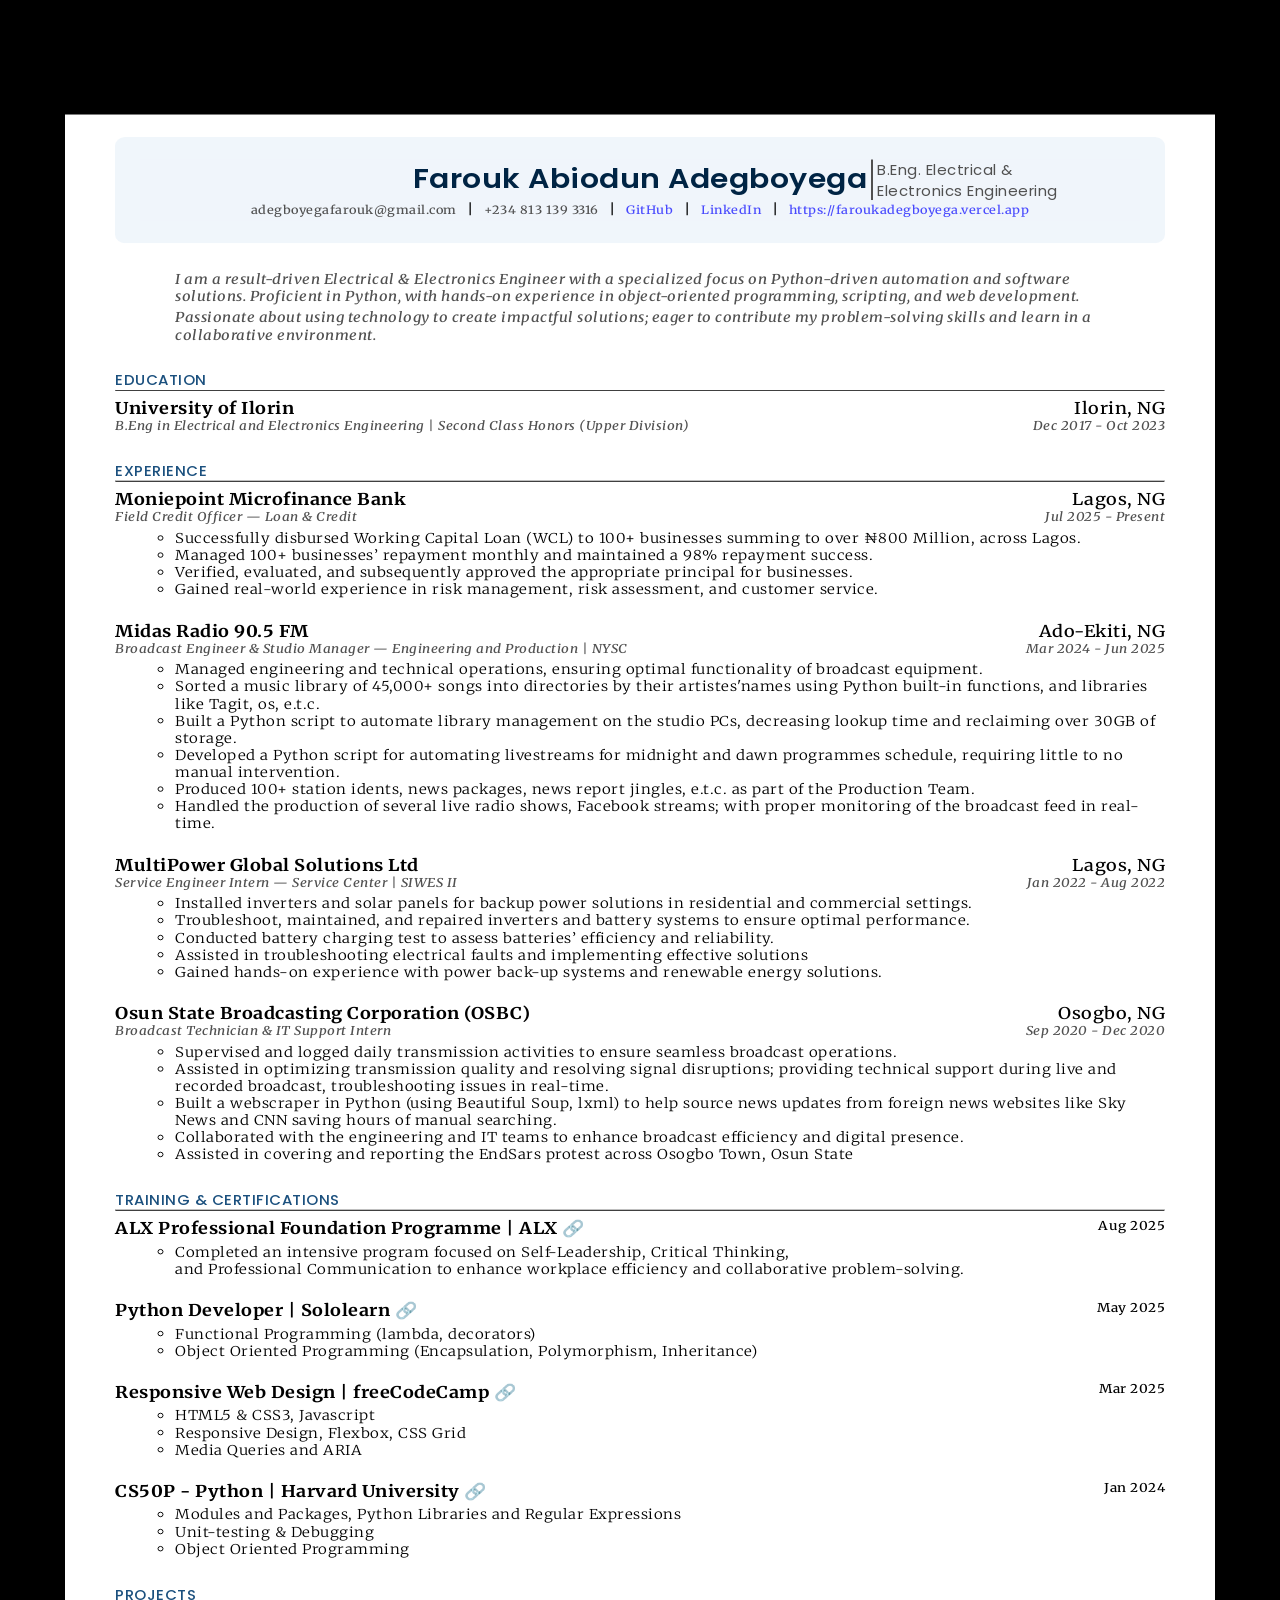
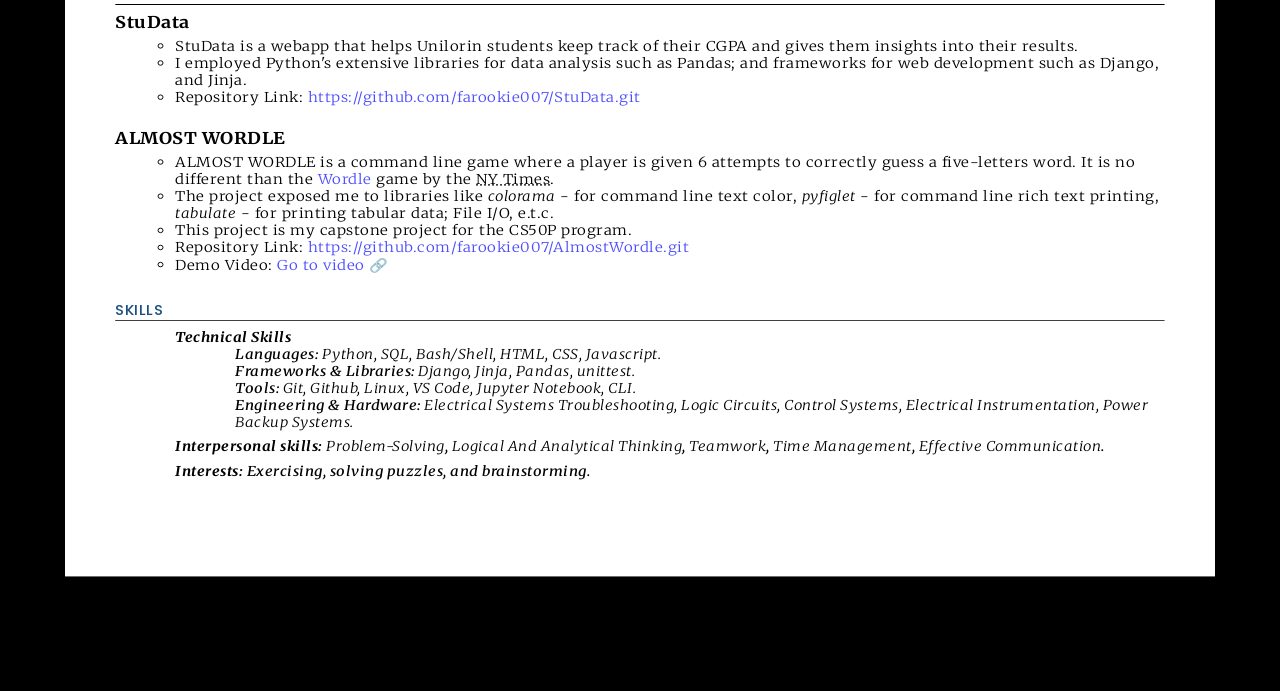
==== index.html @ a94cd0d2 "Update LinkedIn profile url on index.html" ====
<!DOCTYPE html>
<html lang="en">
<head>
    <meta http-equiv="Content-Type" content="text/html; charset=UTF-8">
    <meta name="viewport" content="width=device-width, initial-scale=1.0">
    <link rel="stylesheet" href="./resume.css">
    <title>Farouk Adegboyega - CV</title>
</head>

<body>
    <div id="wrapper">
        <div id="top">
            <div id="bio-name" class="title name txt-center x-big">
                Farouk Abiodun Adegboyega
                <div class="job-title">
                    B.Eng. Electrical &amp;<br>Electronics Engineering
                </div>
            </div>
            <ul id="contacts" class="x-small">
                <li>adegboyegafarouk@gmail.com</li>
                <li>|</li>
                <li>+234 813 139 3316</li>
                <li>|</li>
                <li><a href="https://github.com/farookie007" target="_blank" rel="noopener noreferrer">GitHub</a></li>
                <li>|</li>
                <li><a href="https://www.linkedin.com/in/faroukadegboyega" target="_blank" rel="noopener noreferrer">LinkedIn</a></li>
                <li>|</li>
                <li><a href="https://faroukadegboyega.vercel.app/">https://faroukadegboyega.vercel.app</a></li>
            </ul>
        </div>




        <div id="education" class="section">
            <div class="container">
                <div class="italics grey" id="pf-bio">
                    <p>
I am a result-driven Electrical & Electronics Engineer with a specialized focus on Python-driven automation and software solutions. Proficient in Python, with hands-on experience in object-oriented programming, scripting, and web development.
                    </p>
                    <p>
                        Passionate about using technology to create impactful solutions; eager to contribute my problem-solving skills and learn in a collaborative environment.
                    </p>
                </div>
            </div>

        </div>



        <div id="education" class="section">
            <div class="title uppercase">Education</div>
            <hr>
            <div class="container">
                <div class="flex space-btw big">
                    <div class="x-bold">University of Ilorin</div>
                    <div class="bold">Ilorin, NG</div>
                </div>
                <div class="flex space-btw italics small grey">
                    <div>B.Eng in Electrical and Electronics Engineering | Second Class Honors (Upper Division)</div>
                    <div>Dec 2017 - Oct 2023</div>
                </div>

            </div>

        </div>
        <div id="experience" class="section">
            <div class="title uppercase">Experience</div>
            <hr>


            <div class="container">
                <div class="flex space-btw big">
                    <div class="x-bold">Moniepoint Microfinance Bank</div>
                    <div class="bold">Lagos, NG</div>
                </div>
                <div class="flex space-btw italics small grey">
                    <div>Field Credit Officer — Loan & Credit</div>
                    <div>Jul 2025 - Present</div>
                </div>
                <ul class="indent light">

                    <li>Successfully disbursed Working Capital Loan (WCL) to 100+ businesses summing to over ₦800 Million, across Lagos.</li>
                    <li>Managed 100+ businesses’ repayment monthly and maintained a 98% repayment success.
</li>
                    <li>Verified, evaluated, and subsequently approved the appropriate principal for businesses.</li>
                    <li>Gained real-world experience in risk management, risk assessment, and customer service. 
</li>
                </ul>
            </div>

            <div class="container">
                <div class="flex space-btw big">
                    <div class="x-bold">Midas Radio 90.5 FM</div>
                    <div class="bold">Ado-Ekiti, NG</div>
                </div>
                <div class="flex space-btw italics small grey">
                    <div>Broadcast Engineer &amp; Studio Manager — Engineering and Production | NYSC</div>
                    <div>Mar 2024 - Jun 2025</div>
                </div>
                <ul class="indent light">

                    <li>Managed engineering and technical operations, ensuring optimal functionality of broadcast equipment.</li>
                    <li>Sorted a music library of 45,000+ songs into directories by their artistes'names using Python built-in functions, and libraries like Tagit, os, e.t.c.</li>
                    <li>Built a Python script to automate library management on the studio PCs, decreasing lookup time and reclaiming over 30GB of storage.</li>
                    <li>Developed a Python script for automating livestreams for midnight and dawn programmes schedule, requiring little to no manual intervention.</li>
                    <li>Produced 100+ station idents, news packages, news report jingles, e.t.c. as part of the Production Team.</li>
                    <li>Handled the production of several live radio shows, Facebook streams; with proper monitoring of the broadcast feed in real-time.</li>

                </ul>
            </div>

            <div class="container">
                <div class="flex space-btw big">
                    <div class="x-bold">MultiPower Global Solutions Ltd</div>
                    <div class="bold">Lagos, NG</div>
                </div>
                <div class="flex space-btw italics small grey">
                    <div>Service Engineer Intern — Service Center | SIWES II</div>
                    <div>Jan 2022 - Aug 2022</div>
                </div>
                <ul class="indent light">

                    <li>Installed inverters and solar panels for backup power solutions in residential and commercial settings.</li>
<li>Troubleshoot, maintained, and repaired inverters and battery systems to ensure optimal performance.</li>
<li>Conducted battery charging test to assess batteries’ efficiency and reliability.</li>
<li>Assisted in troubleshooting electrical faults and implementing effective solutions</li>
<li>Gained hands-on experience with power back-up systems and renewable energy solutions.</li>
                </ul>
            </div>

            <div class="container">
                <div class="flex space-btw big">
                    <div class="x-bold">Osun State Broadcasting Corporation (OSBC)</div>
                    <div class="bold">Osogbo, NG</div>
                </div>
                <div class="flex space-btw italics small grey">
                    <div>Broadcast Technician &amp; IT Support Intern</div>
                    <div>Sep 2020 - Dec 2020</div>
                </div>
                <ul class="indent light">

                    <li>Supervised and logged daily transmission activities to ensure seamless broadcast operations.</li>
<li>Assisted in optimizing transmission quality and resolving signal disruptions; providing technical support during live and recorded broadcast, troubleshooting issues in real-time.</li>
<li>Built a webscraper in Python (using Beautiful Soup, lxml) to help source news updates from foreign news websites like Sky News and CNN saving hours of manual searching.</li>
<li>Collaborated with the engineering and IT teams to enhance broadcast efficiency and digital presence.</li>
<li>Assisted in covering and reporting the EndSars protest across Osogbo Town, Osun State</li>
                </ul>
            </div>

        </div>



        <div id="experience" class="section">
            <div class="title uppercase">Training & Certifications</div>
            <hr>

<div class="container">
                <div class="flex space-btw big">
                    <div class="x-bold">ALX Professional Foundation Programme | ALX   <a href="https://drive.google.com/file/d/1xMcPNUbZWKZ4kDth3dZz4weZKhwna_3b/view?usp=drivesdk" target="_blank">🔗</a></div>

                <div class="small">Aug 2025</div>
                </div>
                <div class="flex space-btw italics small grey">
                    <div></div>
                    <div> </div>
                </div>

               <ul class="indent light">
                    <li>Completed an intensive program focused on Self-Leadership, Critical Thinking,<br>and Professional Communication to enhance workplace efficiency and collaborative problem-solving.</li>
                </ul>
            </div>

            <div class="container">
                <div class="flex space-btw big">
                    <div class="x-bold">Python Developer  | Sololearn   <a href="https://www.sololearn.com/certificates/CC-RIOMHGPT" target="_blank">🔗</a></div>

<div class="small">May 2025</div>
                </div>
                <div class="flex space-btw italics small grey">
                    <div> </div>
                    <div> </div>
                </div>
                <ul class="indent light">
                    <li>Functional Programming (lambda, decorators)</li>
                    <li>Object Oriented Programming (Encapsulation, Polymorphism, Inheritance)</li>
                </ul>
            </div>
            <div class="container">
                <div class="flex space-btw big">
                    <div class="x-bold">Responsive Web Design | freeCodeCamp <a href="https://drive.google.com/file/d/1u6CyG3JQtvdtcFtoL5WkPFdaj8gxL1lP/view?usp=drivesdk" target="_blank">🔗</a></div>

<div class="small">Mar 2025</div>
                </div>
                <div class="flex space-btw italics small grey">
                    <div></div>
                    <div> </div>
                </div>
                <ul class="indent light">
                    <li>HTML5 & CSS3, Javascript</li>
                    <li>Responsive Design, Flexbox, CSS Grid</li>
                    <li>Media Queries and ARIA</li>
                </ul>
            </div>

            <div class="container">
                <div class="flex space-btw big">
                    <div class="x-bold">CS50P - Python | Harvard University   <a href="https://certificates.cs50.io/2b8b7feb-5e75-4d9b-98f5-5593d5fef992.pdf?size=letter" target="_blank">🔗</a></div>

<div class="small">Jan 2024</div>
                </div>
                <div class="flex space-btw italics small grey">
                    <div></div>
                    <div></div>
                </div>
                <ul class="indent light">
                    <li>Modules and Packages, Python Libraries and Regular Expressions</li>
                    <li>Unit-testing & Debugging</li>
                    <li>Object Oriented Programming</li>
                </ul>
            </div>

        </div>



        <div id="projects" class="section">
            <div class="title uppercase">Projects</div>
            <hr>


            <div class="container">
                <div class="flex space-btw big">
                    <div class="x-bold">StuData</div>
                    <div class="bold"></div>
                </div>
                <div class="flex space-btw italics small grey">
                    <div></div>
                    <div></div>
                </div>
                <ul class="indent light">

                    <li>StuData is a webapp that helps Unilorin students keep track of their CGPA and gives them
                        insights into their results.</li>
                    <li>I employed Python's extensive libraries for data analysis such as Pandas; and frameworks for web development such as Django, and Jinja.</li>
                    <li>Repository Link: <a target="_blank" href="https://github.com/farookie007/StuData.git">https://github.com/farookie007/StuData.git</a>
                    </li>

                </ul>
            </div>

            <div class="container">
                <div class="flex space-btw big">
                    <div class="x-bold">ALMOST WORDLE</div>
                    <div class="bold"></div>
                </div>
                <div class="flex space-btw italics small grey">
                    <div></div>
                    <div></div>
                </div>
                <ul class="indent light">

                    <li>ALMOST WORDLE is a command line game where a player is given 6 attempts to correctly guess a
                        five-letters word. It is no different than the <a target="_blank"
                            href="https://en.wikipedia.org/wiki/Wordle">Wordle</a> game by the <abbr
                            title="New York Times">NY Times</abbr>.</li>
                    <li>The project exposed me to libraries like <em>colorama</em> - for command line text color,
                        <em>pyfiglet</em> - for command line rich text printing, <em>tabulate</em> - for printing
                        tabular data; File I/O, e.t.c.</li>
                    <li>This project is my capstone project for the CS50P program.</li>
                    <li>Repository Link: <a target="_blank"
                            href="https://github.com/farookie007/AlmostWordle.git">https://github.com/farookie007/AlmostWordle.git</a>
                    </li>
<li>Demo Video: <a target="_blank"
                            href="https://drive.google.com/file/d/19DV7hsmlaQ3L15ZertzGIsBL7eY1LLD9/view?usp=drivesdk">Go to video 🔗</a>
                    </li>

                </ul>
            </div>

        </div>


        <div id="skills" class="section">
            <div class="title">Skills</div>
            <hr>
            <ul class="indent italics">
                <li>
                    <span class="x-bold">Technical Skills</span><br>
<div class="indent"> <span clss="x-bold">Languages:</span>
                    <span class="light">Python, SQL, Bash/Shell, HTML, CSS, Javascript.</span> </div>

<div class="indent"> <span clss="x-bold">Frameworks & Libraries:</span>
                    <span class="light">Django, Jinja, Pandas, unittest.</span> </div>

<div class="indent"> <span clss="x-bold">Tools:</span>
                    <span class="light">Git, Github, Linux, VS Code, Jupyter Notebook, CLI.</span> </div>

<div class="indent"> <span clss="x-bold">Engineering & Hardware:</span>
                    <span class="light">Electrical Systems Troubleshooting, Logic Circuits, Control Systems, Electrical Instrumentation, Power Backup Systems.</span> </div>

                </li>

                <li>
                    <span class="x-bold">Interpersonal skills: </span>


                    <span class="light" title="">Problem-Solving</span>,

                    <span class="light" title="">Logical And Analytical Thinking</span>,

                    <span class="light" title="">Teamwork</span>,

                    <span class="light" title="">Time Management</span>,

                    <span class="light" title="">Effective Communication</span>.

                </li>
                <li>
                    <span class="x-bold">Interests: </span>
                    Exercising, solving puzzles, and brainstorming.
                </li>
            </ul>
        </div>
    </div>


</body>

</html>
---- resume.css ----
@import url('https://fonts.googleapis.com/css2?family=Poppins:ital,wght@0,100;0,300;0,400;0,500;0,700;0,900;1,100;1,300;1,400;1,500;1,700;1,900&display=swap');
@import url('https://fonts.googleapis.com/css2?family=Merriweather:ital,wght@0,100;0,300;0,400;0,500;0,700;0,900;1,100;1,300;1,400;1,500;1,700;1,900&display=swap');


:root {
    --grey: rgb(80, 80, 80);
}

* {
    padding: 0;
    margin: 0;
    box-sizing: border-box;

    /* border: 1px dotted red; */
}

html {
    font-family: "Merriweather", "Poppins", Verdana, Geneva, Tahoma, sans-serif;
    font-size: 15px;
    font-weight: 500;
    letter-spacing: 0.5px;
    transform: scaleY(0.9);
}

body {
    background-color: black;
    margin: auto;
}

#wrapper {
    padding: 50px 50px 100px;
    margin: auto;
    width: 1150px;
    min-height: 100vh;
    background-color: white;
}    

a,
a:visited,
a:active {
    text-decoration: none;
    color: rgba(0, 0, 255, 0.7);
}    

hr {
    border-bottom: 0;
    border-top: 1px solid black;
    margin-top: -1px;
    margin-bottom: 8px;
}    

div.container {
    margin-bottom: 25px;
}

div.container .small > a {
    color: var(--grey);
    /* color: black; */
    /* text-decoration: none; */
}

ul.indent {
    margin-top: 5px;
}

#pf-bio {
    margin: 1rem 4rem;
}

#pf-bio > p {
    margin: 5px 0;
}

#top {
    --border: 25px;
    background-color: rgba(180, 204, 236, 0.2);
    border: var(--border) solid rgba(180, 204, 236, 0.01);
    border-radius: 10px;
    margin-top: calc(-1 * var(--border));
}

#bio-name {
    position: relative;
    font-family: "Poppins";
}

#contacts {
    display: flex;
    margin: auto;
    justify-content: space-evenly;
    width: 80%;
    color: var(--grey);
}    

#contacts :nth-child(even) {
    font-size: 1rem;
    color: black;
}    

#contacts li {
    list-style-type: none;
    line-height: 1.5rem;
}    

#adjustable #wrapper {
    position: relative;
    width: 1512px;
    margin: auto;
    min-height: 100vh;
    padding: 0 25px;
    border: 1px solid transparent;
}    

#skills ul.flex {
    display: flex;
    justify-content: flex-start;
    flex-wrap: wrap;
}    

#skills ul.flex > li {
    margin-right: 30px;
    margin-bottom: 5px;
    list-style-type: none;
}    

#skills ul.flex > li::before {
    content: "•";
    margin-right: 3px;
}    

#skills > ul li {
    list-style-type: none;
    margin-bottom: 8px;
}    

#skills div.gap.flex > div {
    width: 50%;
}

.heading {
    margin: 20px 0 100px;
}    

.job-title {
    position: absolute;
    top: 0;
    /* right: 0; */
    border-left: 2px solid var(--grey);
    color: var(--grey);
    font-weight: 400;
    padding-left: 4px;
    margin-left: 4px;
    font-size: 1rem;
    display: inline-block;
    height: 100%;
    text-align: left;
    font-family: "Poppins";
}

.grey {
    color: var(--grey);
}

.gap {
    gap: 50px;
}

.gap .indent {
    margin-left: 2rem;
}

.txt-center {
    text-align: center;
}

.txt-right {
    text-align: right;
}

.txt-left {
    text-align: left;
}

.block {
    display: block;
    transition: transform 0.3s;
}

.block:hover {
    transform: scale(1.03);
}

.links-container a.block {
    --height: 250px;
    margin: 50px auto;
    width: 80%;
    height: var(--height);
    line-height: var(--height);
    border-radius: 15px;
    border: 3px solid transparent;
    box-shadow: 0 0 4px #ccc;
    color: unset;
}

.section .title {
    font-size: 1rem;
    text-transform: uppercase;
}

.title {
    font-size: 1.5rem;
    font-weight: 500;
    color: #1b507e;
    font-family: "Poppins";
    /* line-height: 1.5rem; */
}

.grey {
    color: var(--grey);
}

.name {
    font-weight: 600;
    color: #002444;
}

.flex {
    display: flex;
}

.space-btw {
    justify-content: space-between;
}

.italics {
    font-style: italic;
}

.light {
    font-weight: 300;
}

.bold {
    font-weight: 500;
}
.x-bold {
    font-weight: 700;
}

.wide {
    width: 40%;
}

.section {
    margin-top: 2rem;
}

.xx-big {
    font-size: 3rem;
}

.x-big {
    font-size: 2rem;
}

.big {
    font-size: 1.2rem;
}

.small {
    font-size: 0.9rem;
}

.x-small {
    font-size: 0.85rem;
}

.indent {
    margin-left: 4rem;
    list-style: circle;
}

.container {
    margin-bottom: 1rem;
    /* margin-left: 0.5rem; */
}

.void {
    height: 50px;
}

.bordered {
    border: 3px solid transparent ;
    box-shadow: 0 0 4px var(--grey);
    padding: 15px;
    border-radius: 10px;
}


@media screen and (max-width: 1512px) {
    #adjustable #wrapper {
      width: 100%;
    }
}


@media screen and (max-width: 600px) {
    .links-container a.block {
        --height: 80px;
    }

    .big {
        font-size: 1rem;
    }
}
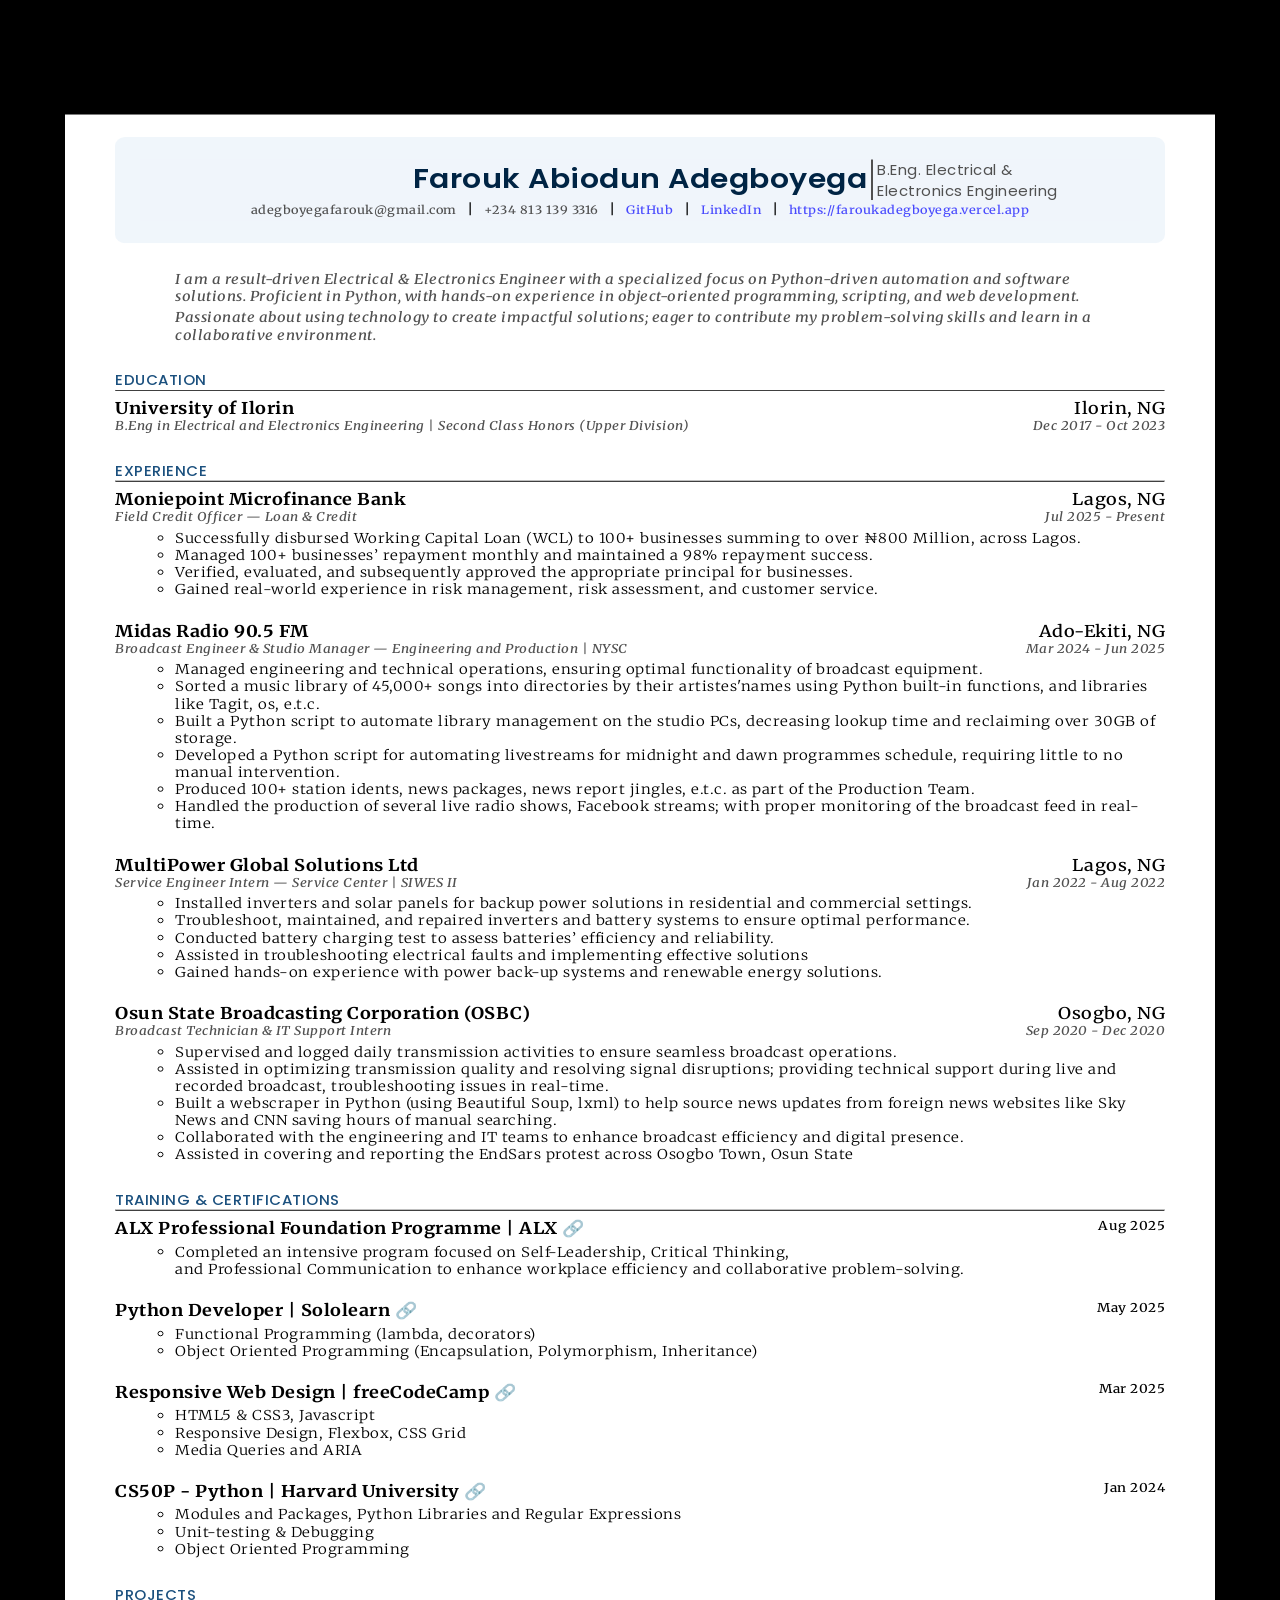
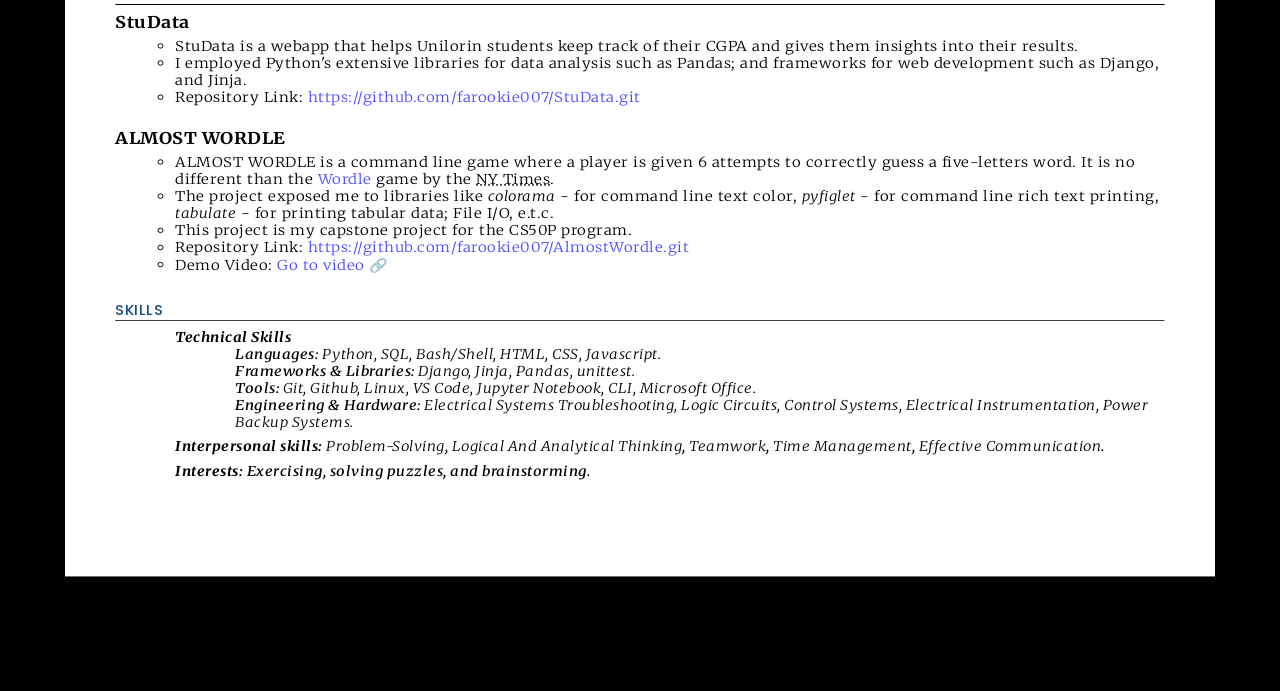
==== commit 2b361605: "Update index.html" ====
--- a/index.html
+++ b/index.html
@@ -295,7 +295,7 @@
                     <span class="light">Django, Jinja, Pandas, unittest.</span> </div>
 
 <div class="indent"> <span clss="x-bold">Tools:</span>
-                    <span class="light">Git, Github, Linux, VS Code, Jupyter Notebook, CLI.</span> </div>
+                    <span class="light">Git, Github, Linux, VS Code, Jupyter Notebook, CLI, Microsoft Office.</span> </div>
 
 <div class="indent"> <span clss="x-bold">Engineering & Hardware:</span>
                     <span class="light">Electrical Systems Troubleshooting, Logic Circuits, Control Systems, Electrical Instrumentation, Power Backup Systems.</span> </div>
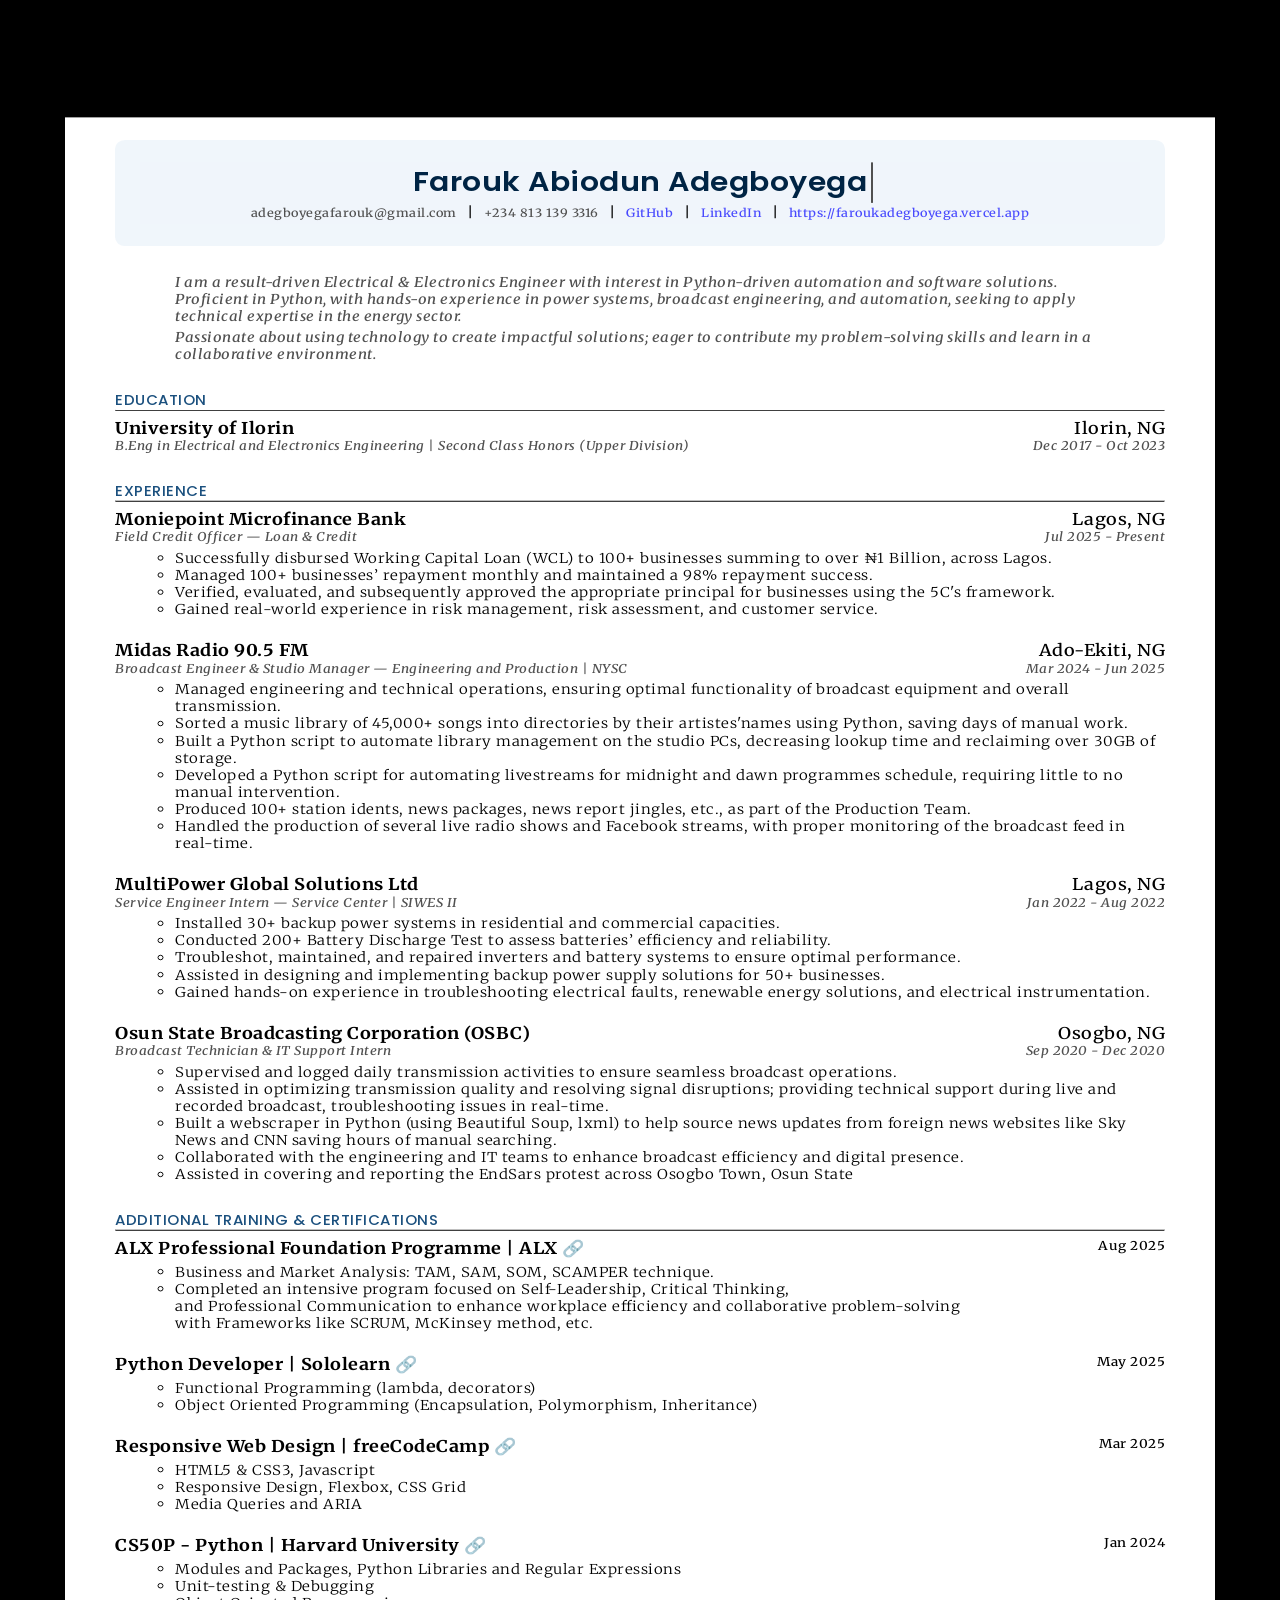
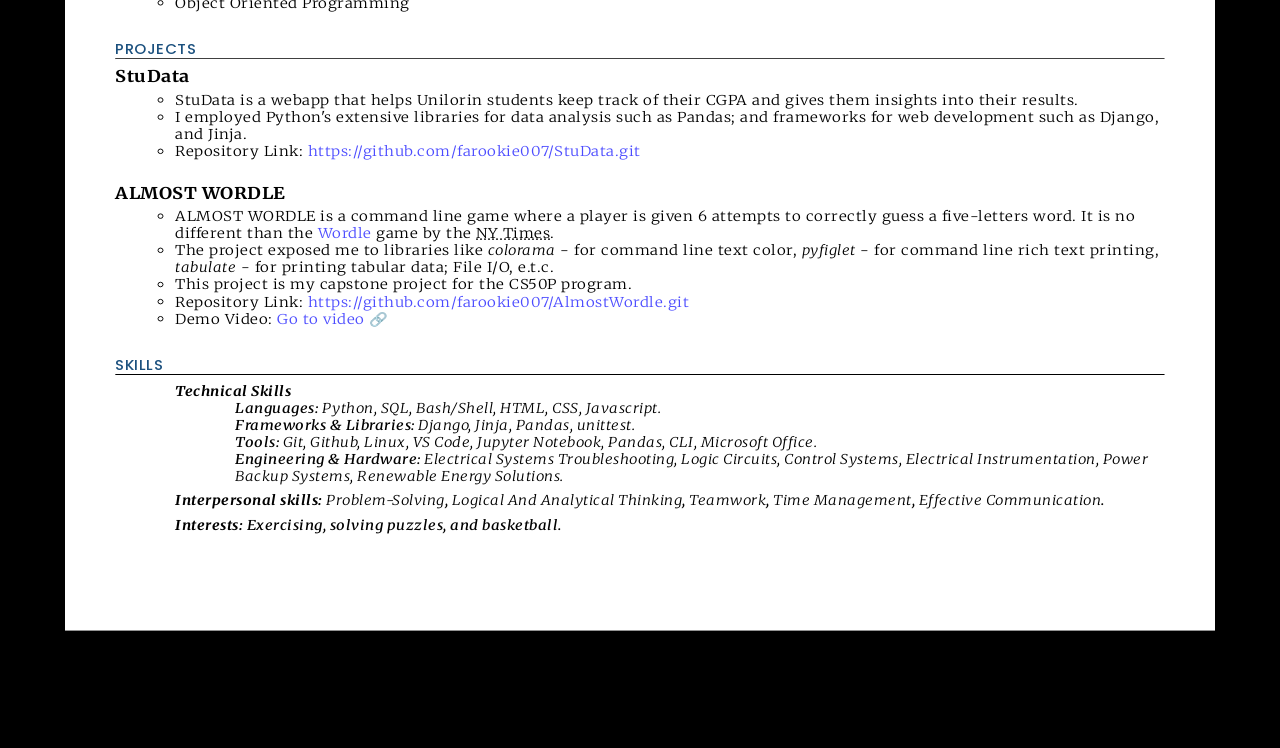
==== commit d3c947ed: "Update index.html" ====
--- a/index.html
+++ b/index.html
@@ -13,7 +13,9 @@
             <div id="bio-name" class="title name txt-center x-big">
                 Farouk Abiodun Adegboyega
                 <div class="job-title">
-                    B.Eng. Electrical &amp;<br>Electronics Engineering
+                    <!--
+B.Eng. Electrical &amp;<br>Electronics Engineering
+-->
                 </div>
             </div>
             <ul id="contacts" class="x-small">
@@ -36,7 +38,7 @@
             <div class="container">
                 <div class="italics grey" id="pf-bio">
                     <p>
-I am a result-driven Electrical & Electronics Engineer with a specialized focus on Python-driven automation and software solutions. Proficient in Python, with hands-on experience in object-oriented programming, scripting, and web development.
+I am a result-driven Electrical & Electronics Engineer with interest in Python-driven automation and software solutions. Proficient in Python, with hands-on experience in power systems, broadcast engineering, and automation, seeking to apply technical expertise in the energy sector.
                     </p>
                     <p>
                         Passionate about using technology to create impactful solutions; eager to contribute my problem-solving skills and learn in a collaborative environment.
@@ -80,10 +82,10 @@
                 </div>
                 <ul class="indent light">
 
-                    <li>Successfully disbursed Working Capital Loan (WCL) to 100+ businesses summing to over ₦800 Million, across Lagos.</li>
+                    <li>Successfully disbursed Working Capital Loan (WCL) to 100+ businesses summing to over ₦1 Billion, across Lagos.</li>
                     <li>Managed 100+ businesses’ repayment monthly and maintained a 98% repayment success.
 </li>
-                    <li>Verified, evaluated, and subsequently approved the appropriate principal for businesses.</li>
+                    <li>Verified, evaluated, and subsequently approved the appropriate principal for businesses using the 5C's framework.</li>
                     <li>Gained real-world experience in risk management, risk assessment, and customer service. 
 </li>
                 </ul>
@@ -100,12 +102,12 @@
                 </div>
                 <ul class="indent light">
 
-                    <li>Managed engineering and technical operations, ensuring optimal functionality of broadcast equipment.</li>
-                    <li>Sorted a music library of 45,000+ songs into directories by their artistes'names using Python built-in functions, and libraries like Tagit, os, e.t.c.</li>
+                    <li>Managed engineering and technical operations, ensuring optimal functionality of broadcast equipment and overall transmission.</li>
+                    <li>Sorted a music library of 45,000+ songs into directories by their artistes'names using Python, saving days of manual work.</li>
                     <li>Built a Python script to automate library management on the studio PCs, decreasing lookup time and reclaiming over 30GB of storage.</li>
                     <li>Developed a Python script for automating livestreams for midnight and dawn programmes schedule, requiring little to no manual intervention.</li>
-                    <li>Produced 100+ station idents, news packages, news report jingles, e.t.c. as part of the Production Team.</li>
-                    <li>Handled the production of several live radio shows, Facebook streams; with proper monitoring of the broadcast feed in real-time.</li>
+                    <li>Produced 100+ station idents, news packages, news report jingles, etc., as part of the Production Team.</li>
+                    <li>Handled the production of several live radio shows and Facebook streams, with proper monitoring of the broadcast feed in real-time.</li>
 
                 </ul>
             </div>
@@ -121,11 +123,11 @@
                 </div>
                 <ul class="indent light">
 
-                    <li>Installed inverters and solar panels for backup power solutions in residential and commercial settings.</li>
-<li>Troubleshoot, maintained, and repaired inverters and battery systems to ensure optimal performance.</li>
-<li>Conducted battery charging test to assess batteries’ efficiency and reliability.</li>
-<li>Assisted in troubleshooting electrical faults and implementing effective solutions</li>
-<li>Gained hands-on experience with power back-up systems and renewable energy solutions.</li>
+                    <li>Installed 30+ backup power systems in residential and commercial capacities.</li>
+<li>Conducted 200+ Battery Discharge Test to assess batteries’ efficiency and reliability.</li> 
+<li>Troubleshot, maintained, and repaired inverters and battery systems to ensure optimal performance.</li>
+<li>Assisted in designing and implementing backup power supply solutions for 50+ businesses.</li>
+<li>Gained hands-on experience in troubleshooting electrical faults, renewable energy solutions, and electrical instrumentation.</li>
                 </ul>
             </div>
 
@@ -153,7 +155,7 @@
 
 
         <div id="experience" class="section">
-            <div class="title uppercase">Training & Certifications</div>
+            <div class="title uppercase">Additional Training & Certifications</div>
             <hr>
 
 <div class="container">
@@ -168,7 +170,10 @@
                 </div>
 
                <ul class="indent light">
-                    <li>Completed an intensive program focused on Self-Leadership, Critical Thinking,<br>and Professional Communication to enhance workplace efficiency and collaborative problem-solving.</li>
+<li>
+Business and Market Analysis: TAM, SAM, SOM, SCAMPER technique. 
+</li>
+                    <li>Completed an intensive program focused on Self-Leadership, Critical Thinking,<br>and Professional Communication to enhance workplace efficiency and collaborative problem-solving<br>with Frameworks like SCRUM, McKinsey method, etc.</li>
                 </ul>
             </div>
 
@@ -295,10 +300,10 @@
                     <span class="light">Django, Jinja, Pandas, unittest.</span> </div>
 
 <div class="indent"> <span clss="x-bold">Tools:</span>
-                    <span class="light">Git, Github, Linux, VS Code, Jupyter Notebook, CLI, Microsoft Office.</span> </div>
+                    <span class="light">Git, Github, Linux, VS Code, Jupyter Notebook, Pandas, CLI, Microsoft Office.</span> </div>
 
 <div class="indent"> <span clss="x-bold">Engineering & Hardware:</span>
-                    <span class="light">Electrical Systems Troubleshooting, Logic Circuits, Control Systems, Electrical Instrumentation, Power Backup Systems.</span> </div>
+                    <span class="light">Electrical Systems Troubleshooting, Logic Circuits, Control Systems, Electrical Instrumentation, Power Backup Systems, Renewable Energy Solutions.</span> </div>
 
                 </li>
 
@@ -319,7 +324,7 @@
                 </li>
                 <li>
                     <span class="x-bold">Interests: </span>
-                    Exercising, solving puzzles, and brainstorming.
+                    Exercising, solving puzzles, and basketball.
                 </li>
             </ul>
         </div>
--- a/resume.css
+++ b/resume.css
@@ -135,6 +135,17 @@
 
 #skills div.gap.flex > div {
     width: 50%;
+}
+
+#cover-letter {
+    width: 75%;
+    margin: 100px auto 0px;
+    letter-spacing: 1px;
+    line-height: 2rem;
+}
+
+#cover-letter p {
+    margin: 35px 0;
 }
 
 .heading {
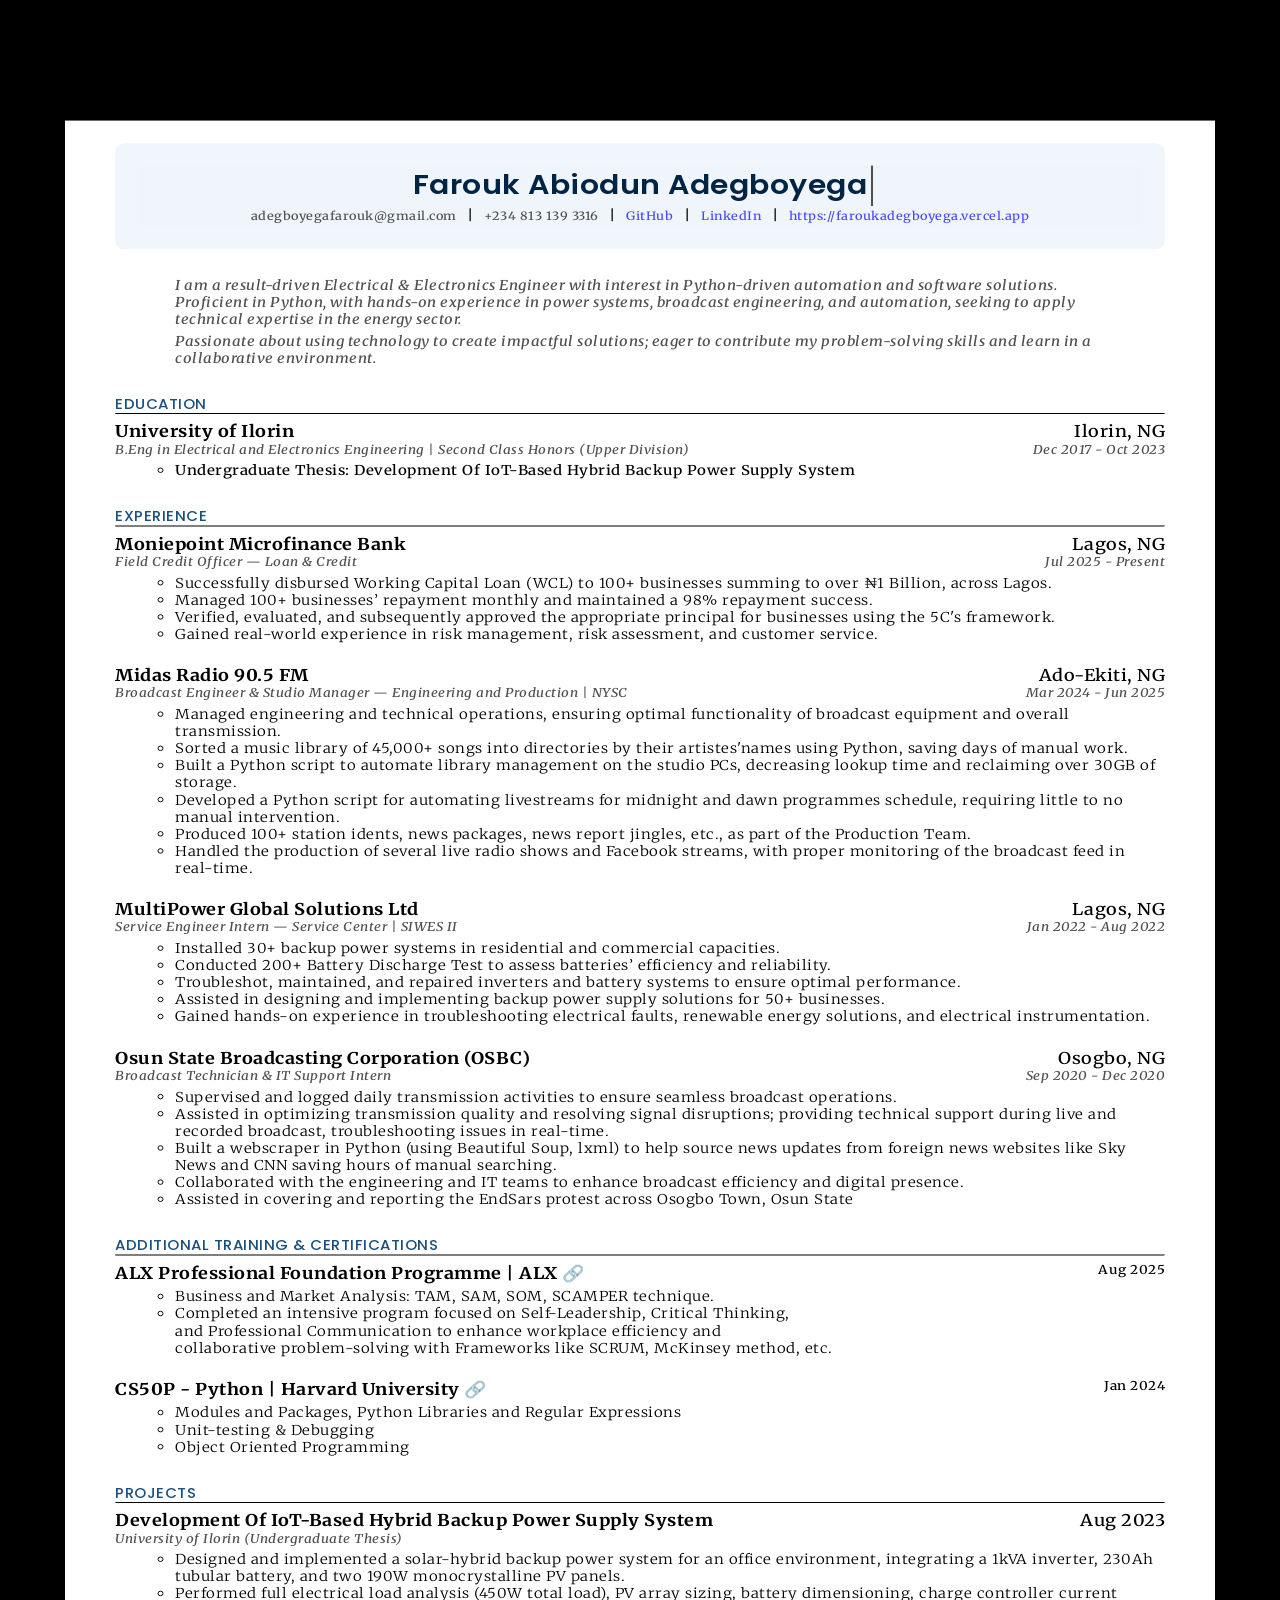
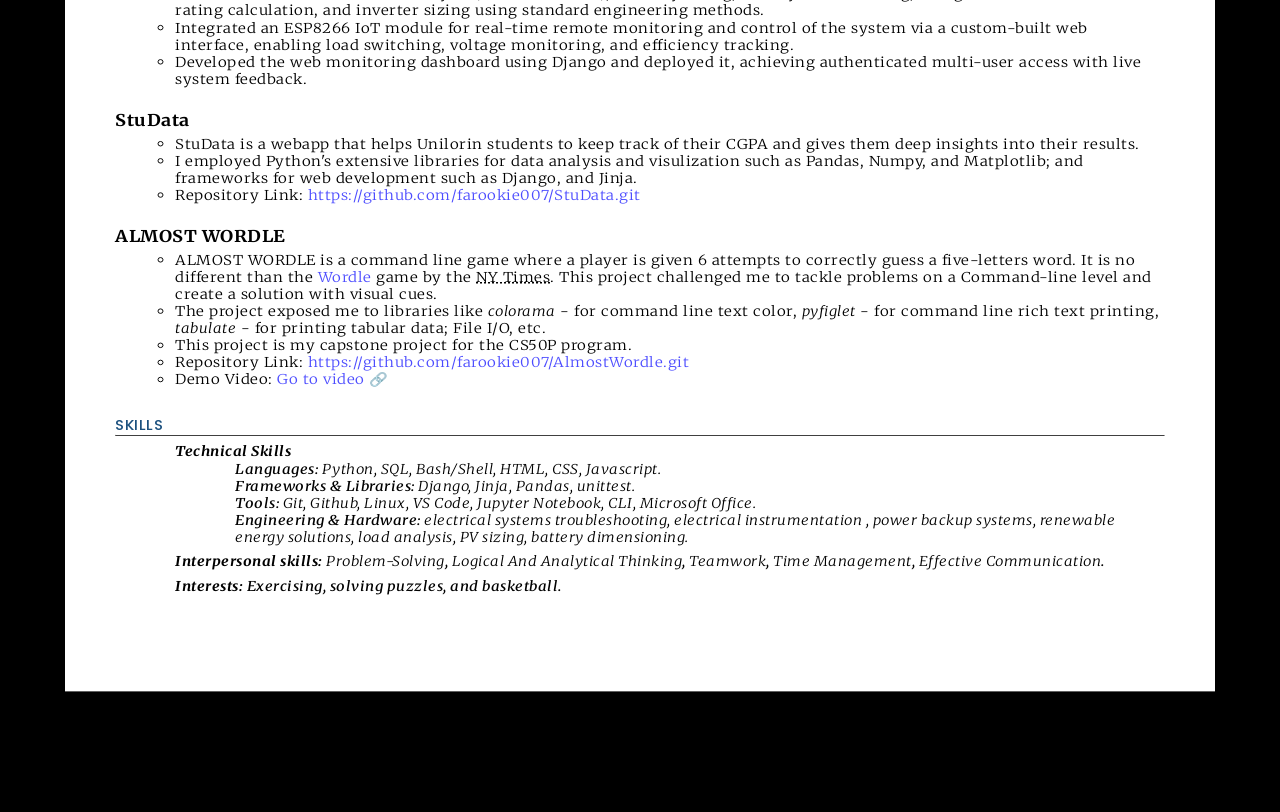
==== commit d116747d: "Update index.html" ====
--- a/index.html
+++ b/index.html
@@ -62,6 +62,11 @@
                     <div>B.Eng in Electrical and Electronics Engineering | Second Class Honors (Upper Division)</div>
                     <div>Dec 2017 - Oct 2023</div>
                 </div>
+<ul class="indent">
+<li>
+<span class="bold">Undergraduate Thesis:</span> Development Of IoT-Based Hybrid Backup Power Supply System
+</li>
+</ul>
 
             </div>
 
@@ -173,10 +178,11 @@
 <li>
 Business and Market Analysis: TAM, SAM, SOM, SCAMPER technique. 
 </li>
-                    <li>Completed an intensive program focused on Self-Leadership, Critical Thinking,<br>and Professional Communication to enhance workplace efficiency and collaborative problem-solving<br>with Frameworks like SCRUM, McKinsey method, etc.</li>
-                </ul>
-            </div>
-
+                    <li>Completed an intensive program focused on Self-Leadership, Critical Thinking,<br>and Professional Communication to enhance workplace efficiency and<br>collaborative problem-solving with Frameworks like SCRUM, McKinsey method, etc.</li>
+                </ul>
+            </div>
+
+<!--
             <div class="container">
                 <div class="flex space-btw big">
                     <div class="x-bold">Python Developer  | Sololearn   <a href="https://www.sololearn.com/certificates/CC-RIOMHGPT" target="_blank">🔗</a></div>
@@ -192,6 +198,7 @@
                     <li>Object Oriented Programming (Encapsulation, Polymorphism, Inheritance)</li>
                 </ul>
             </div>
+<div></div>
             <div class="container">
                 <div class="flex space-btw big">
                     <div class="x-bold">Responsive Web Design | freeCodeCamp <a href="https://drive.google.com/file/d/1u6CyG3JQtvdtcFtoL5WkPFdaj8gxL1lP/view?usp=drivesdk" target="_blank">🔗</a></div>
@@ -208,6 +215,7 @@
                     <li>Media Queries and ARIA</li>
                 </ul>
             </div>
+-->
 
             <div class="container">
                 <div class="flex space-btw big">
@@ -234,6 +242,27 @@
             <div class="title uppercase">Projects</div>
             <hr>
 
+<div class="container">
+                <div class="flex space-btw big">
+                    <div class="x-bold">Development Of IoT-Based Hybrid Backup Power Supply System</div>
+                    <div class="bold">Aug 2023</div>
+                </div>
+                <div class="flex space-btw italics small grey">
+                    <div>University of Ilorin (Undergraduate Thesis)</div>
+                    <div></div>
+                </div>
+                <ul class="indent light">
+
+                    <li>Designed and implemented a solar-hybrid backup power system for an office environment, integrating a 1kVA inverter, 230Ah tubular battery, and two 190W monocrystalline PV panels.</li>
+                    <li>Performed full electrical load analysis (450W total load), PV array sizing, battery dimensioning, charge controller current rating calculation, and inverter sizing using standard engineering methods.</li>
+                    <li>Integrated an ESP8266 IoT module for real-time remote monitoring and control of the system via a custom-built web interface, enabling load switching, voltage monitoring, and efficiency tracking.</li>
+<li>
+Developed the web monitoring dashboard using Django and deployed it, achieving authenticated multi-user access with live system feedback.
+</li>
+
+                </ul>
+            </div>
+
 
             <div class="container">
                 <div class="flex space-btw big">
@@ -246,9 +275,9 @@
                 </div>
                 <ul class="indent light">
 
-                    <li>StuData is a webapp that helps Unilorin students keep track of their CGPA and gives them
-                        insights into their results.</li>
-                    <li>I employed Python's extensive libraries for data analysis such as Pandas; and frameworks for web development such as Django, and Jinja.</li>
+                    <li>StuData is a webapp that helps Unilorin students to keep track of their CGPA and gives them
+                        deep insights into their results.</li>
+                    <li>I employed Python's extensive libraries for data analysis and visulization such as Pandas, Numpy, and Matplotlib; and frameworks for web development such as Django, and Jinja.</li>
                     <li>Repository Link: <a target="_blank" href="https://github.com/farookie007/StuData.git">https://github.com/farookie007/StuData.git</a>
                     </li>
 
@@ -269,10 +298,10 @@
                     <li>ALMOST WORDLE is a command line game where a player is given 6 attempts to correctly guess a
                         five-letters word. It is no different than the <a target="_blank"
                             href="https://en.wikipedia.org/wiki/Wordle">Wordle</a> game by the <abbr
-                            title="New York Times">NY Times</abbr>.</li>
+                            title="New York Times">NY Times</abbr>. This project challenged me to tackle problems on a Command-line level and create a solution with visual cues.</li>
                     <li>The project exposed me to libraries like <em>colorama</em> - for command line text color,
                         <em>pyfiglet</em> - for command line rich text printing, <em>tabulate</em> - for printing
-                        tabular data; File I/O, e.t.c.</li>
+                        tabular data; File I/O, etc.</li>
                     <li>This project is my capstone project for the CS50P program.</li>
                     <li>Repository Link: <a target="_blank"
                             href="https://github.com/farookie007/AlmostWordle.git">https://github.com/farookie007/AlmostWordle.git</a>
@@ -300,10 +329,10 @@
                     <span class="light">Django, Jinja, Pandas, unittest.</span> </div>
 
 <div class="indent"> <span clss="x-bold">Tools:</span>
-                    <span class="light">Git, Github, Linux, VS Code, Jupyter Notebook, Pandas, CLI, Microsoft Office.</span> </div>
+                    <span class="light">Git, Github, Linux, VS Code, Jupyter Notebook, CLI, Microsoft Office.</span> </div>
 
 <div class="indent"> <span clss="x-bold">Engineering & Hardware:</span>
-                    <span class="light">Electrical Systems Troubleshooting, Logic Circuits, Control Systems, Electrical Instrumentation, Power Backup Systems, Renewable Energy Solutions.</span> </div>
+                    <span class="light">electrical systems troubleshooting, electrical instrumentation , power backup systems, renewable energy solutions, load analysis, PV sizing, battery dimensioning.</span> </div>
 
                 </li>
 
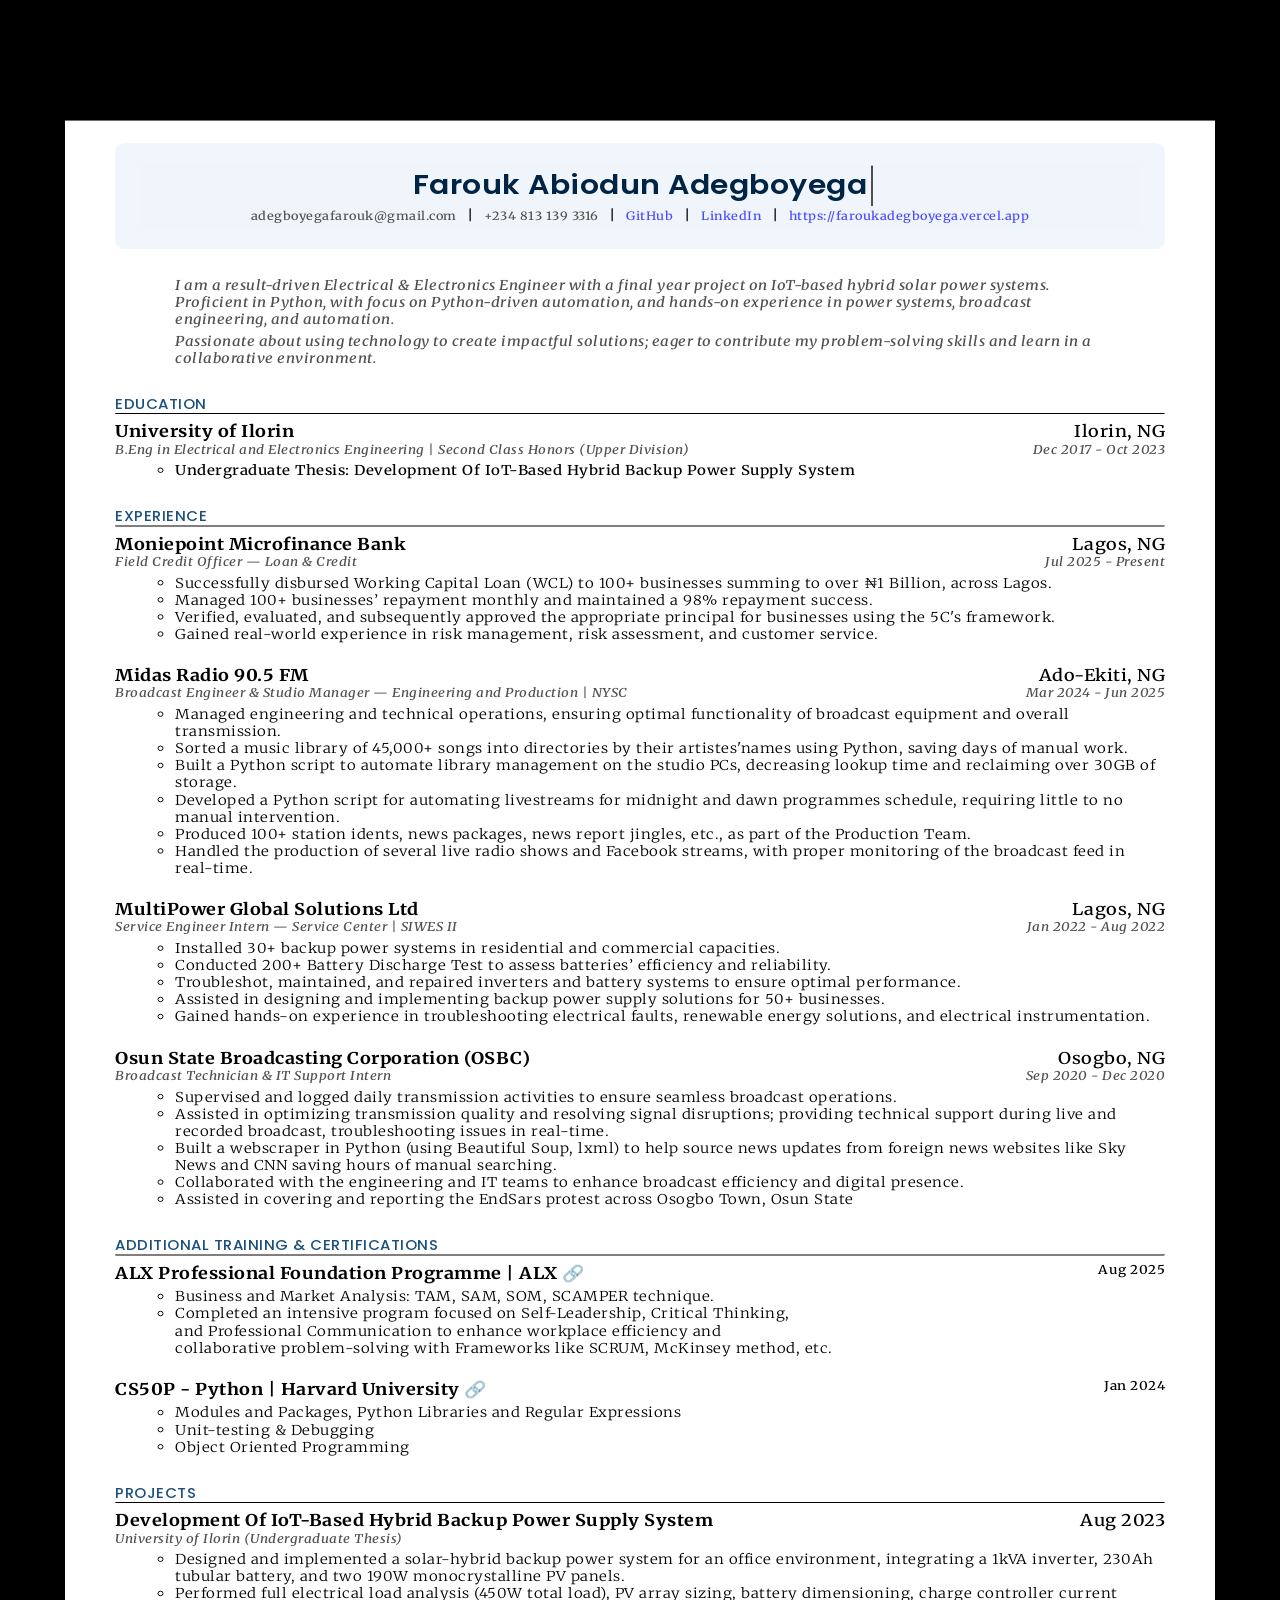
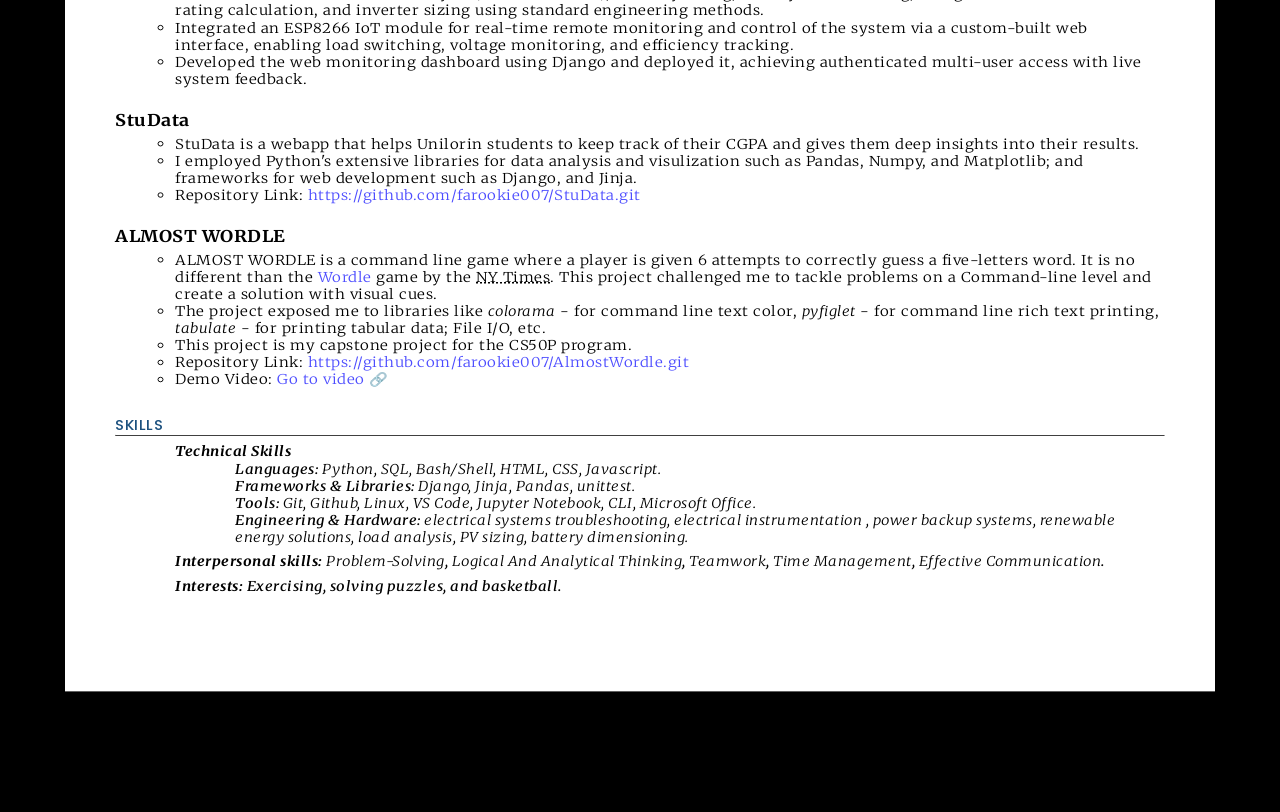
==== commit bd8dd301: "Update index.html" ====
--- a/index.html
+++ b/index.html
@@ -37,12 +37,12 @@
         <div id="education" class="section">
             <div class="container">
                 <div class="italics grey" id="pf-bio">
-                    <p>
-I am a result-driven Electrical & Electronics Engineer with interest in Python-driven automation and software solutions. Proficient in Python, with hands-on experience in power systems, broadcast engineering, and automation, seeking to apply technical expertise in the energy sector.
-                    </p>
-                    <p>
-                        Passionate about using technology to create impactful solutions; eager to contribute my problem-solving skills and learn in a collaborative environment.
-                    </p>
+<p>
+I am a result-driven Electrical & Electronics Engineer with a final year project on IoT-based hybrid solar power systems. Proficient in Python, with focus on Python-driven automation, and hands-on experience in power systems, broadcast engineering, and automation.
+</p>
+<p>
+Passionate about using technology to create impactful solutions; eager to contribute my problem-solving skills and learn in a collaborative environment.
+</p>
                 </div>
             </div>
 
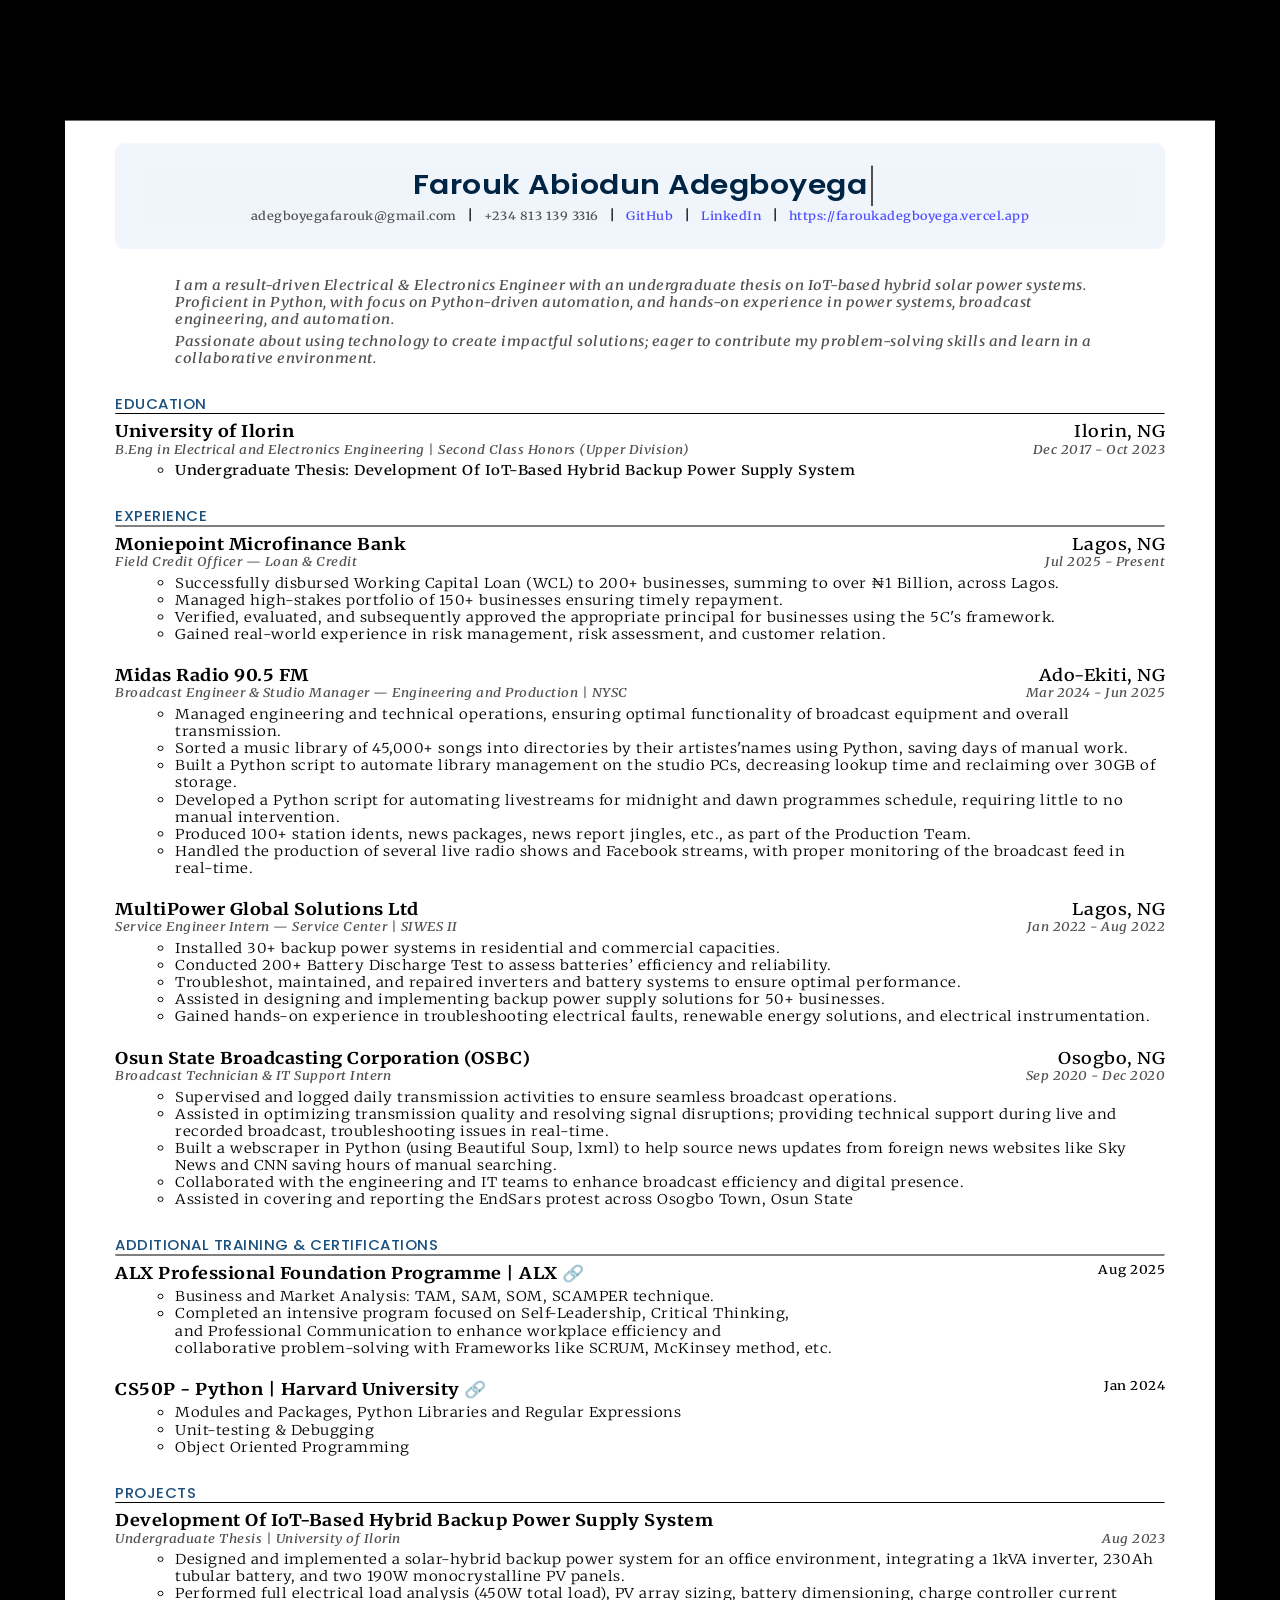
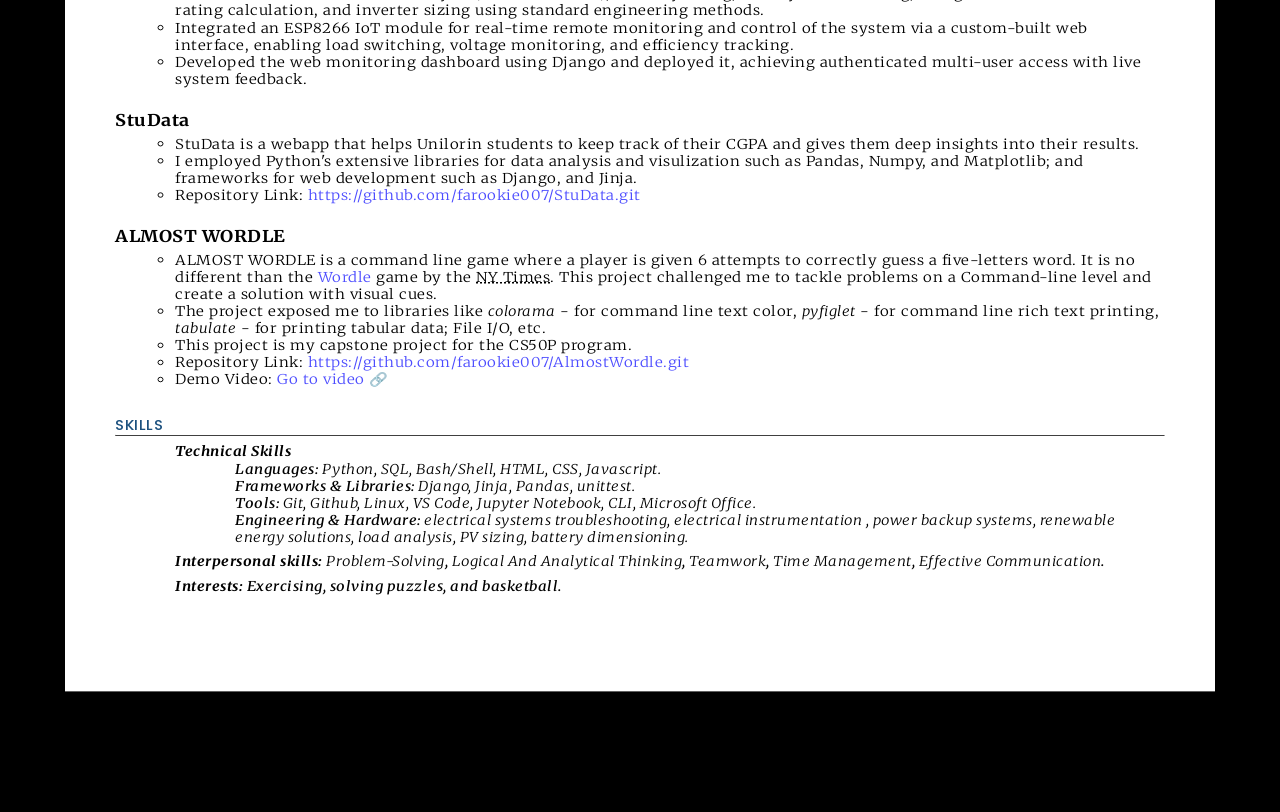
==== commit 60bc4f52: "Update project details and experience in index.html" ====
--- a/index.html
+++ b/index.html
@@ -38,7 +38,7 @@
             <div class="container">
                 <div class="italics grey" id="pf-bio">
 <p>
-I am a result-driven Electrical & Electronics Engineer with a final year project on IoT-based hybrid solar power systems. Proficient in Python, with focus on Python-driven automation, and hands-on experience in power systems, broadcast engineering, and automation.
+I am a result-driven Electrical & Electronics Engineer with an undergraduate thesis on IoT-based hybrid solar power systems. Proficient in Python, with focus on Python-driven automation, and hands-on experience in power systems, broadcast engineering, and automation.
 </p>
 <p>
 Passionate about using technology to create impactful solutions; eager to contribute my problem-solving skills and learn in a collaborative environment.
@@ -87,11 +87,11 @@
                 </div>
                 <ul class="indent light">
 
-                    <li>Successfully disbursed Working Capital Loan (WCL) to 100+ businesses summing to over ₦1 Billion, across Lagos.</li>
-                    <li>Managed 100+ businesses’ repayment monthly and maintained a 98% repayment success.
+                    <li>Successfully disbursed Working Capital Loan (WCL) to 200+ businesses, summing to over ₦1 Billion, across Lagos.</li>
+                    <li>Managed high-stakes portfolio of 150+ businesses ensuring timely repayment.
 </li>
                     <li>Verified, evaluated, and subsequently approved the appropriate principal for businesses using the 5C's framework.</li>
-                    <li>Gained real-world experience in risk management, risk assessment, and customer service. 
+                    <li>Gained real-world experience in risk management, risk assessment, and customer relation. 
 </li>
                 </ul>
             </div>
@@ -245,11 +245,11 @@
 <div class="container">
                 <div class="flex space-btw big">
                     <div class="x-bold">Development Of IoT-Based Hybrid Backup Power Supply System</div>
-                    <div class="bold">Aug 2023</div>
-                </div>
-                <div class="flex space-btw italics small grey">
-                    <div>University of Ilorin (Undergraduate Thesis)</div>
-                    <div></div>
+                    <div class="bold"></div>
+                </div>
+                <div class="flex space-btw italics small grey">
+                    <div>Undergraduate Thesis | University of Ilorin</div>
+                    <div>Aug 2023</div>
                 </div>
                 <ul class="indent light">
 
@@ -362,4 +362,4 @@
 
 </body>
 
-</html>+</html>
--- a/resume.css
+++ b/resume.css
@@ -138,14 +138,14 @@
 }
 
 #cover-letter {
-    width: 75%;
-    margin: 100px auto 0px;
+    width: 85%;
+    margin: 15px auto 0px;
     letter-spacing: 1px;
     line-height: 2rem;
 }
 
 #cover-letter p {
-    margin: 35px 0;
+    margin: 25px 0;
 }
 
 .heading {
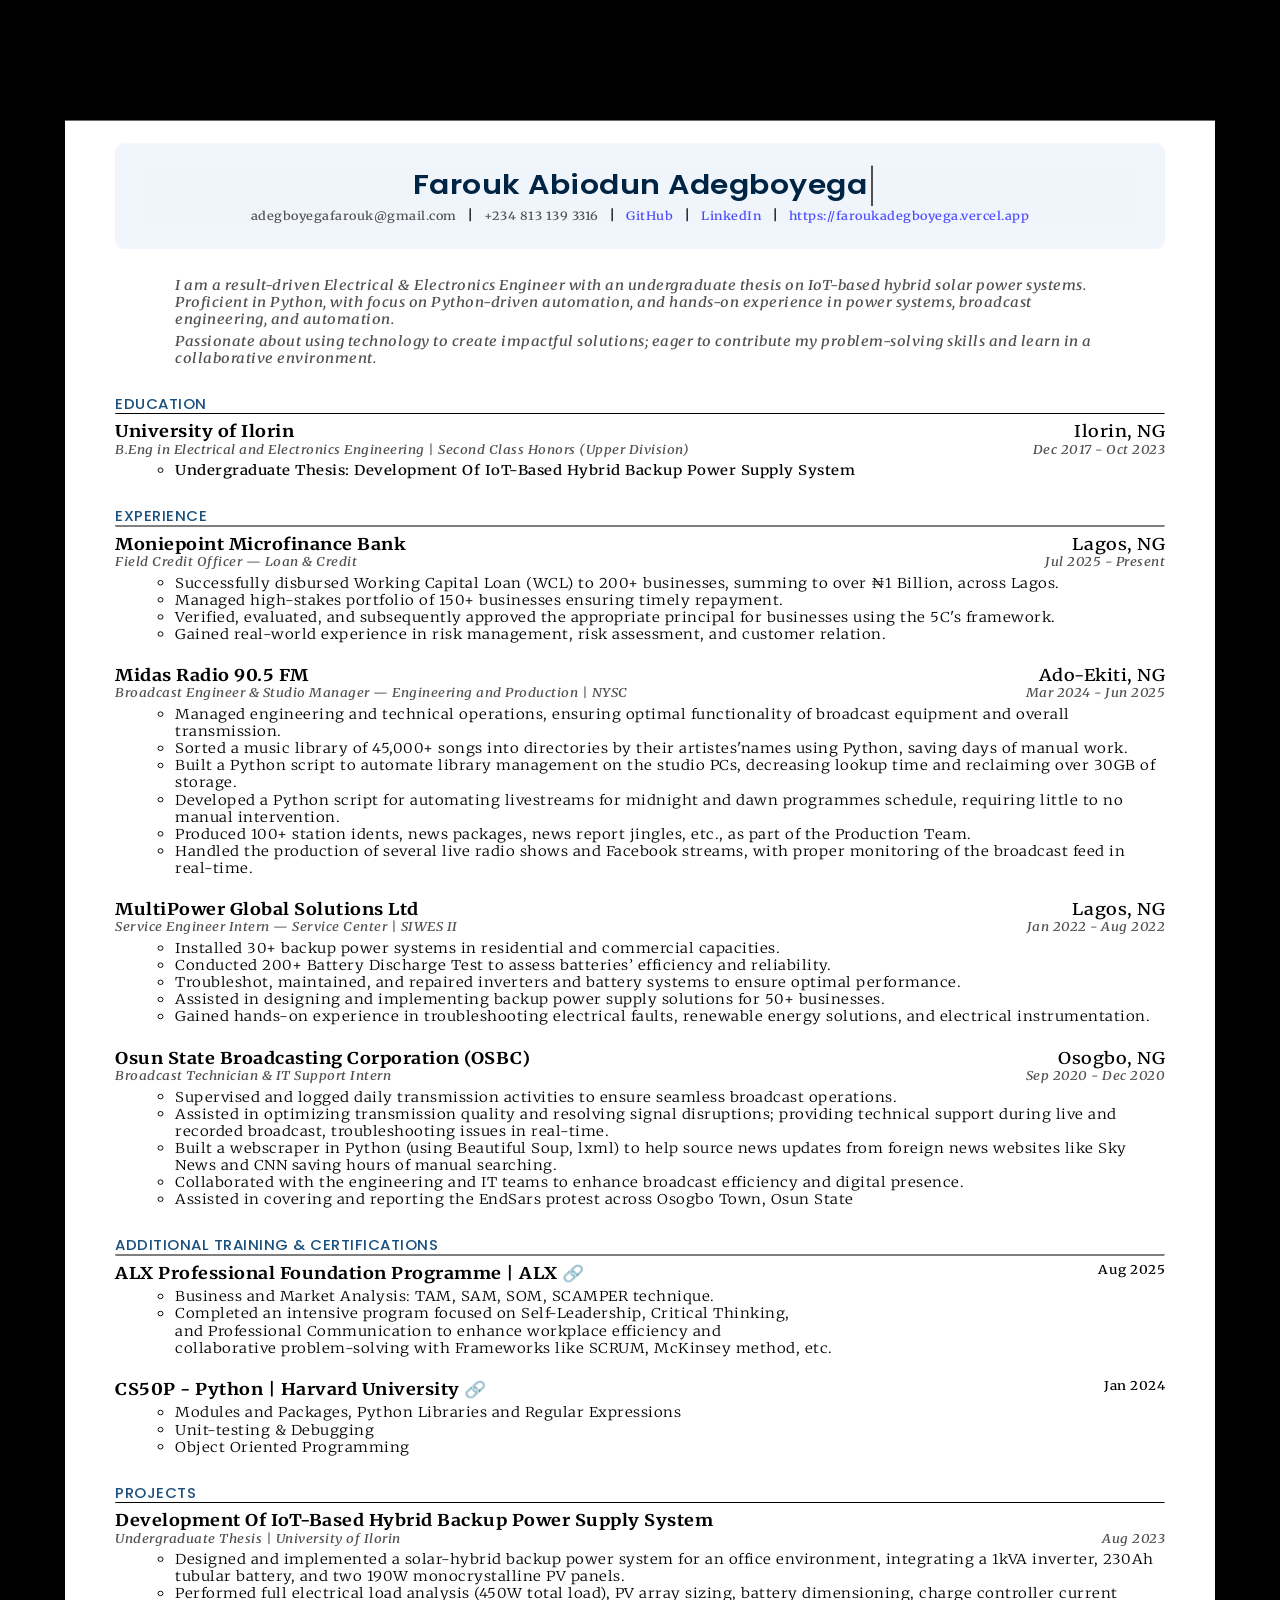
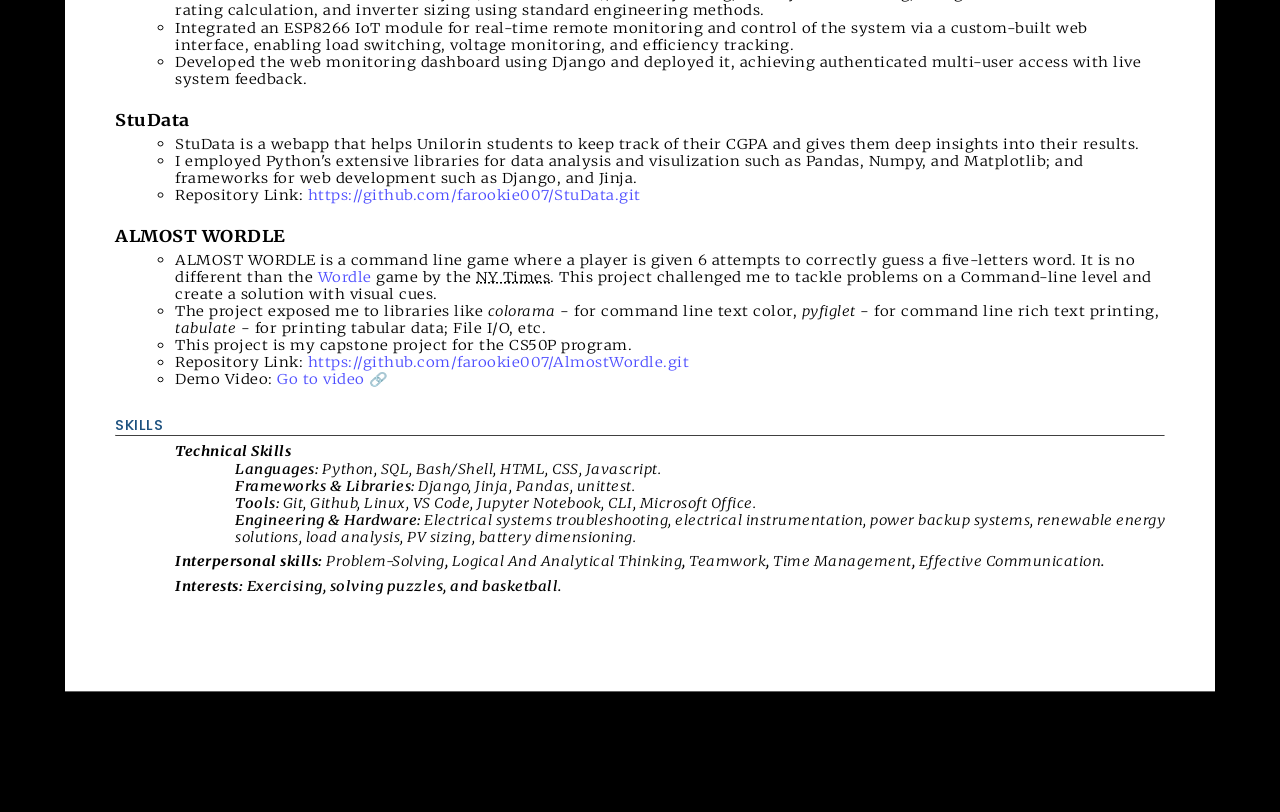
==== commit 823c65c6: "Fix capitalization and formatting in skills section Corrected capitalization and removed extra space" ====
--- a/index.html
+++ b/index.html
@@ -332,7 +332,7 @@
                     <span class="light">Git, Github, Linux, VS Code, Jupyter Notebook, CLI, Microsoft Office.</span> </div>
 
 <div class="indent"> <span clss="x-bold">Engineering & Hardware:</span>
-                    <span class="light">electrical systems troubleshooting, electrical instrumentation , power backup systems, renewable energy solutions, load analysis, PV sizing, battery dimensioning.</span> </div>
+                    <span class="light">Electrical systems troubleshooting, electrical instrumentation, power backup systems, renewable energy solutions, load analysis, PV sizing, battery dimensioning.</span> </div>
 
                 </li>
 
